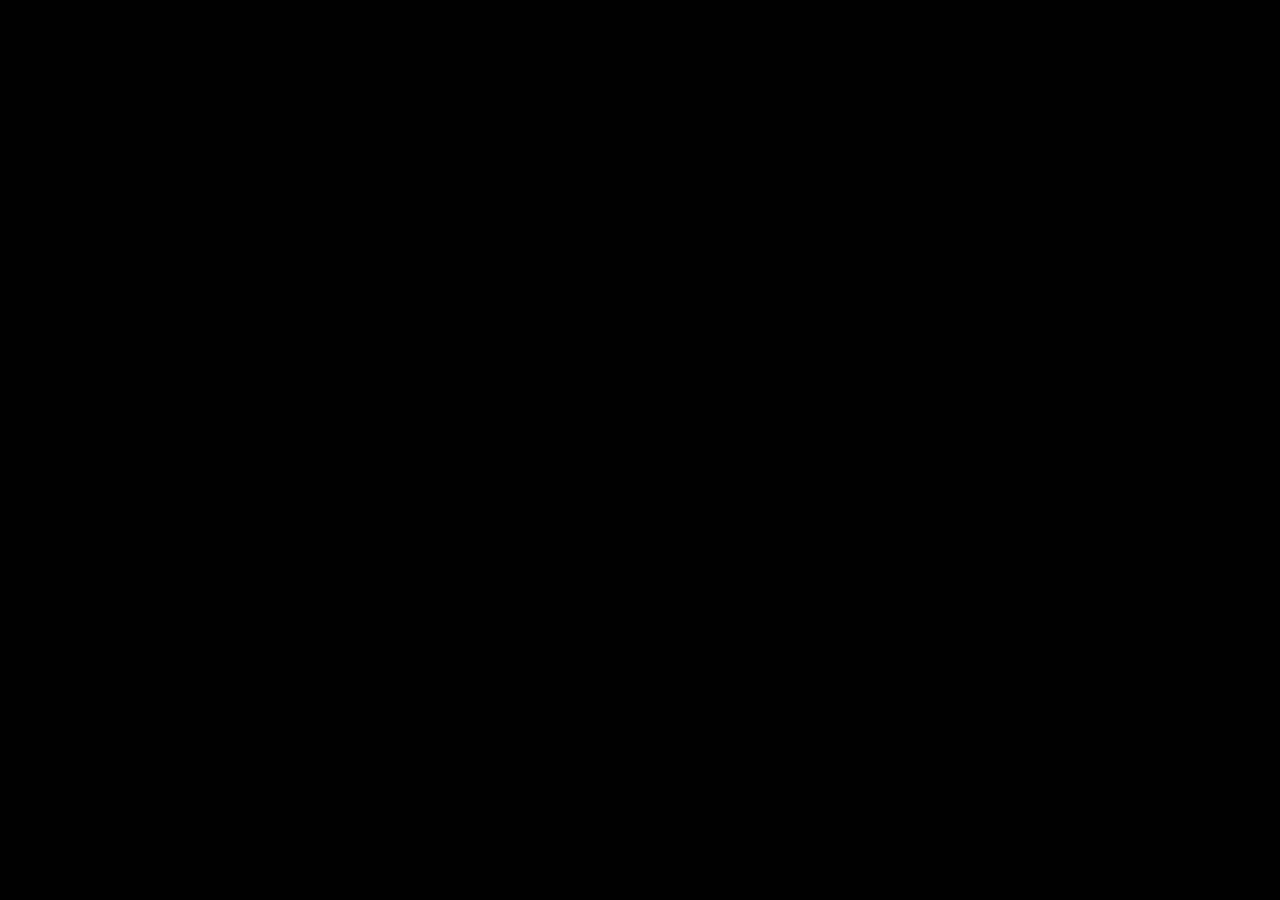
==== storys/index.html @ 8e85453a "0.26.5.4" ====
<!DOCTYPE html>
<html lang="ja">

<head>
  <meta charset="UTF-8">
  <meta name="viewport" content="width=device-width, initial-scale=1.0, maximum-scale=1.0, user-scalable=no, viewport-fit=cover">
  <link rel="manifest" href="manifest.json">
  <meta name="mobile-web-app-capable" content="yes">
  <meta name="apple-mobile-web-app-capable" content="yes">
  <meta name="apple-mobile-web-app-status-bar-style" content="black-translucent">
  <meta name="apple-mobile-web-app-title" content="RA Engine">
  <link rel="apple-touch-icon" href="../assets/img/icon.png">
  <title>RA Engine - Web Visual Novel</title>
  <link rel="stylesheet" href="style.css">
</head>

<body>
  <div id="game-container">
    <div id="background"></div>

    <div id="panel-layer">
    </div>

    <div id="message-window" class="hidden">
      <div id="name-tag" class="hidden"></div>
      <div id="text-area"></div>
      <div id="cursor">▼</div>
    </div>

    <div id="choice-container" class="hidden"></div>

    <div id="transition-layer"></div>
  </div>

  <script src="script.js"></script>
</body>

</html>
---- storys/style.css ----
/* 基本設定 */
:root {
  --win-bg: rgba(0, 0, 0, 0.85);
  --accent-color: #fff;
  --text-color: #fff;
  --game-height: 100vh;
  --game-height: 100dvh; /* 動的なビューポート高さに対応 */
}

* {
  -webkit-tap-highlight-color: transparent;
  outline: none;
}

body {
  -webkit-user-select: none;
  user-select: none;
}

body,
html {
  margin: 0;
  padding: 0;
  width: 100%;
  height: 100%;
  background-color: #000;
  overflow: hidden;
  font-family: "Helvetica Neue", Arial, "Hiragino Kaku Gothic ProN", "Hiragino Sans", Meiryo, sans-serif;
}

#game-container {
  position: relative;
  width: 100%;
  /* 横幅はフル */
  height: var(--game-height);
  /* 高さを90%に固定 */
  background: #000;
  overflow: hidden;
}

/* 背景 */
#background {
  width: 100%;
  height: 100%;
  background-size: cover;
  background-position: center;
}

/* パネルレイアウト */
.panel-container {
  position: absolute;
  top: 50%;
  left: 50%;
  transform: translate(-50%, -50%);
  display: flex;
  flex-direction: column;
  align-items: center;
  pointer-events: none;
}

.panel {
  object-fit: contain;
}

.type-character {
  height: 100dvh;
  min-height: 500px; /* 画面が低くなっても500px以下にはならない */
}

.type-panel {
  height: 60vh;
  width: 60vh;
}

.type-item {
  height: 40vh;
  width: 40vh;
}

/* アニメーション */
.fade {
  animation: ani-fade 0.6s ease-out forwards;
}

.pan {
  animation: ani-pan 0.4s infinite ease-in-out;
}

.tilt {
  animation: ani-tilt 0.3s infinite ease-in-out;
}

@keyframes ani-fade {
  from {
    opacity: 0;
    transform: translateY(20px);
  }

  to {
    opacity: 1;
    transform: translateY(0);
  }
}

@keyframes ani-pan {

  0%,
  100% {
    transform: translateX(-4px);
  }

  50% {
    transform: translateX(4px);
  }
}

@keyframes ani-tilt {

  0%,
  100% {
    transform: translateY(0);
  }

  50% {
    transform: translateY(-10px);
  }
}

/* 感嘆符 (Emote) */
.emote-icon {
  position: absolute;
  left: 50%;
  top: 18dvh;
  transform: translateX(calc(-5% + 80px));
  width: 70px;
  height: 70px;
  object-fit: contain;
  z-index: 10;
  animation: none;
}

/* メッセージウィンドウ */
#message-window {
  position: absolute;
  bottom: calc(2% + env(safe-area-inset-bottom));
  left: 5%;
  width: 90%;
  height: 110px;
  min-height: 110px;
  background: var(--win-bg);
  border: 1.5px solid #d4af37; /* 金の枠線 */
  border-radius: 1px;
  color: var(--text-color);
  padding: 20px 40px 0px 5%;
  box-sizing: border-box;
  cursor: pointer;
  z-index: 100;
}

#name-tag {
  position: absolute;
  top: -15px; /* ウィンドウの枠線上に配置 */
  left: 20px;
  background: #111; /* 名前タグを際立たせる背景色 */
  border: 1px solid #d4af37; /* 金の枠線を追加 */
  color: #d4af37; /* 名前の文字色を金に変更 */
  padding: 4px 12px;
  border-radius: 4px;
  font-size: 0.9rem;
}

#text-area {
  font-size: 1rem;
  line-height: 1.5;
  letter-spacing: 0.05em;
  white-space: pre-wrap;
}

#cursor {
  position: absolute;
  bottom: 10px;
  right: 20px;
  animation: blink 1s infinite;
}

@keyframes blink {

  0%,
  100% {
    opacity: 1;
  }

  50% {
    opacity: 0;
  }
}

/* 選択肢 */
#choice-container {
  position: absolute;
  inset: 0;
  display: flex;
  flex-direction: column;
  justify-content: center;
  align-items: center;
  background: rgba(0, 0, 0, 0.5);
  gap: 20px;
  z-index: 200;
}

.choice-btn {
  width: 320px;
  padding: 18px;
  background: #222;
  color: #fff;
  border: 2px solid #fff;
  border-radius: 30px;
  text-align: center;
  font-size: 1.1rem;
  cursor: pointer;
  transition: 0.3s;
}

.choice-btn:hover {
  background: #fff;
  color: #000;
}

/* トランジション（暗転） */
#transition-layer {
  position: absolute;
  inset: 0;
  pointer-events: none;
  z-index: 1000;
  opacity: 0;
}

.hidden {
  display: none !important;
}

/* ハンバーガーメニュー */
#menu-hamburger {
  position: absolute;
  top: 15px;
  right: 15px;
  width: 40px;
  height: 40px;
  background: var(--win-bg);
  border: 1px solid var(--accent-color);
  border-radius: 4px;
  display: flex;
  justify-content: center;
  align-items: center;
  color: white;
  font-size: 24px;
  cursor: pointer;
  z-index: 2000;
}

/* 設定ダイアログ */
#menu-dialog {
  position: fixed;
  inset: 0;
  background: rgba(0, 0, 0, 0.8);
  display: flex;
  justify-content: center;
  align-items: center;
  z-index: 2100;
}

.menu-content {
  background: #222;
  padding: 30px;
  border: 2px solid #555;
  border-radius: 10px;
  display: flex;
  flex-direction: column;
  gap: 20px;
}
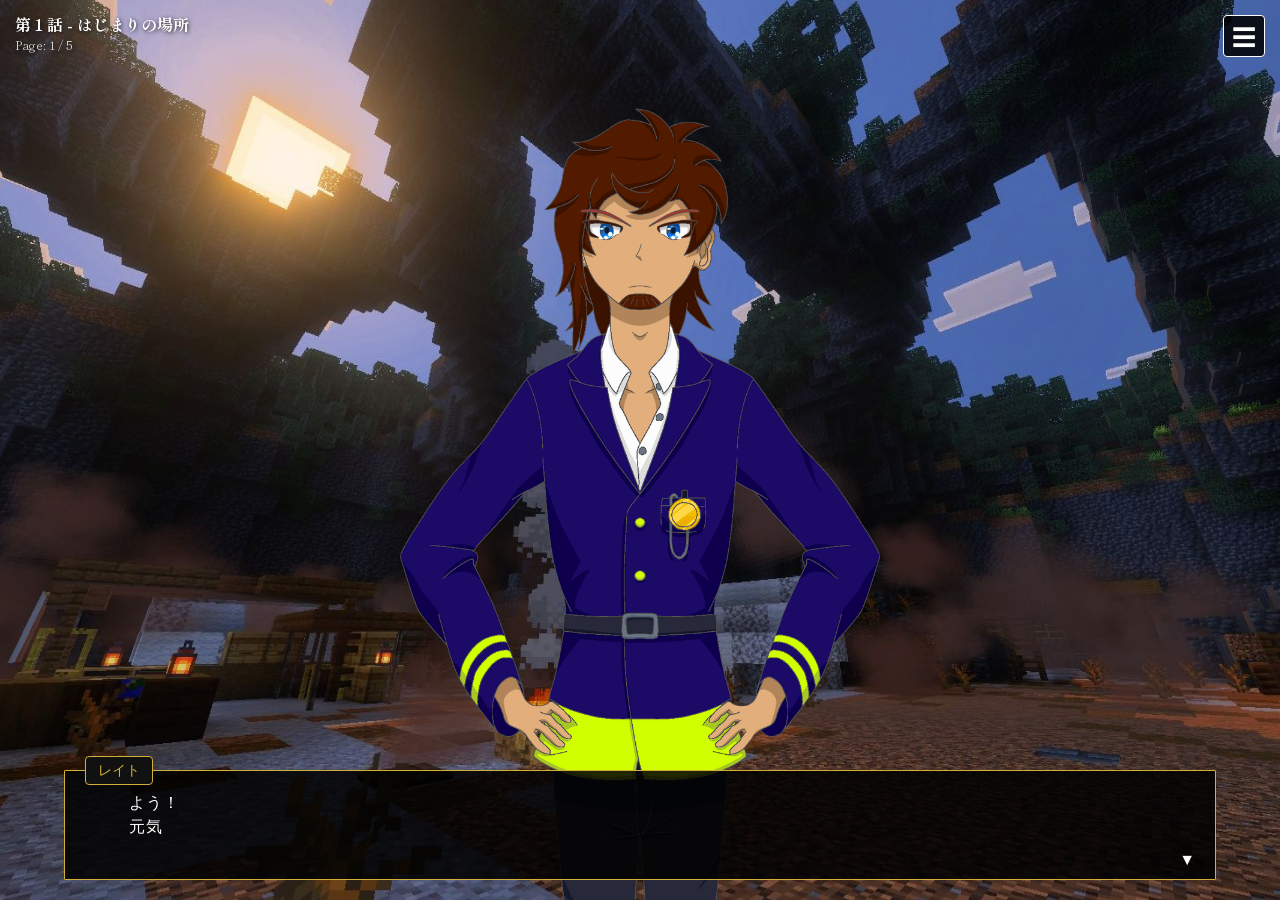
==== commit fd652a1c: "シナリオ一覧管理" ====
--- a/storys/index.html
+++ b/storys/index.html
@@ -12,10 +12,16 @@
   <link rel="apple-touch-icon" href="../assets/img/icon.png">
   <title>RA Engine - Web Visual Novel</title>
   <link rel="stylesheet" href="style.css">
+  <link href="https://fonts.googleapis.com/css2?family=Shippori+Mincho&display=swap" rel="stylesheet">
 </head>
 
 <body>
   <div id="game-container">
+    <div id="story-info">
+      <div id="story-info-title"></div>
+      <div id="story-info-progress"></div>
+    </div>
+
     <div id="background"></div>
 
     <div id="panel-layer">
@@ -27,8 +33,6 @@
       <div id="cursor">▼</div>
     </div>
 
-    <div id="choice-container" class="hidden"></div>
-
     <div id="transition-layer"></div>
   </div>
 
--- a/storys/style.css
+++ b/storys/style.css
@@ -3,8 +3,6 @@
   --win-bg: rgba(0, 0, 0, 0.85);
   --accent-color: #fff;
   --text-color: #fff;
-  --game-height: 100vh;
-  --game-height: 100dvh; /* 動的なビューポート高さに対応 */
 }
 
 * {
@@ -25,15 +23,35 @@
   height: 100%;
   background-color: #000;
   overflow: hidden;
-  font-family: "Helvetica Neue", Arial, "Hiragino Kaku Gothic ProN", "Hiragino Sans", Meiryo, sans-serif;
+  font-family: 'Shippori Mincho', "Helvetica Neue", Arial, sans-serif;
+}
+
+/* ストーリー情報（左上） */
+#story-info {
+  position: absolute;
+  top: 15px;
+  left: 15px;
+  z-index: 900;
+  color: #fff;
+  text-shadow: 1px 1px 4px rgba(0, 0, 0, 0.8);
+  pointer-events: none;
+  line-height: 1.2;
+}
+
+#story-info-title {
+  font-size: 1rem;
+  font-weight: bold;
+  margin-bottom: 4px;
+}
+
+#story-info-progress {
+  font-size: 0.75rem;
+  opacity: 0.8;
 }
 
 #game-container {
-  position: relative;
-  width: 100%;
-  /* 横幅はフル */
-  height: var(--game-height);
-  /* 高さを90%に固定 */
+  position: fixed;
+  inset: 0; /* top, right, bottom, left を 0 に設定 */
   background: #000;
   overflow: hidden;
 }
@@ -142,7 +160,7 @@
 /* メッセージウィンドウ */
 #message-window {
   position: absolute;
-  bottom: calc(2% + env(safe-area-inset-bottom));
+  bottom: calc(20px + env(safe-area-inset-bottom)); /* 2%から20pxに固定して余裕を持たせる */
   left: 5%;
   width: 90%;
   height: 110px;
@@ -155,6 +173,7 @@
   box-sizing: border-box;
   cursor: pointer;
   z-index: 100;
+  font-family: "Helvetica Neue", Arial, "Hiragino Kaku Gothic ProN", "Hiragino Sans", Meiryo, sans-serif;
 }
 
 #name-tag {
@@ -195,21 +214,10 @@
   }
 }
 
-/* 選択肢 */
-#choice-container {
-  position: absolute;
-  inset: 0;
-  display: flex;
-  flex-direction: column;
-  justify-content: center;
-  align-items: center;
-  background: rgba(0, 0, 0, 0.5);
-  gap: 20px;
-  z-index: 200;
-}
-
-.choice-btn {
-  width: 320px;
+/* メニュー用ボタン */
+.menu-btn {
+  width: 100%;
+  min-width: 240px;
   padding: 18px;
   background: #222;
   color: #fff;
@@ -221,7 +229,7 @@
   transition: 0.3s;
 }
 
-.choice-btn:hover {
+.menu-btn:hover {
   background: #fff;
   color: #000;
 }
@@ -274,6 +282,8 @@
   padding: 30px;
   border: 2px solid #555;
   border-radius: 10px;
+  width: 80%;
+  max-width: 320px;
   display: flex;
   flex-direction: column;
   gap: 20px;
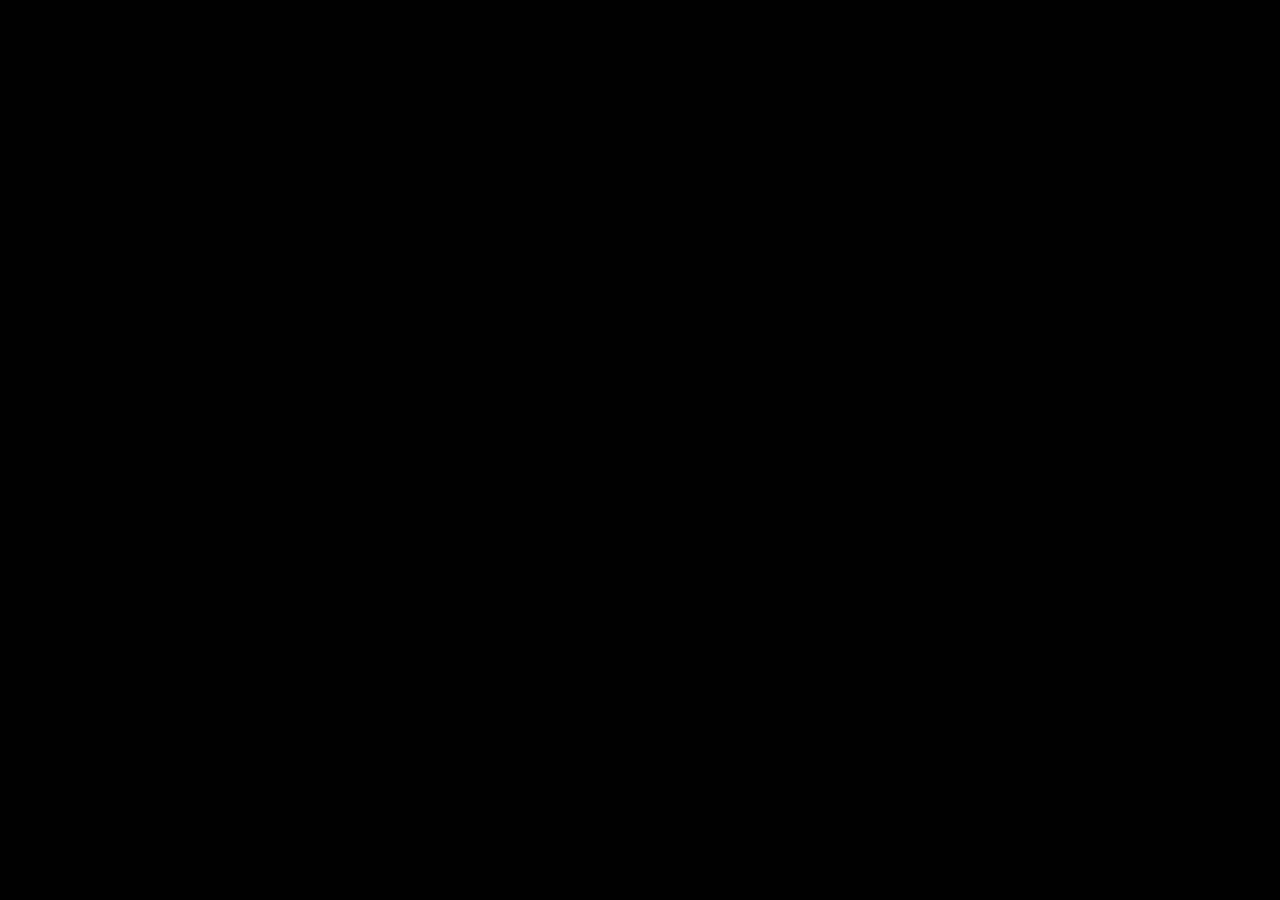
==== commit 807d84f6: "0.1.16" ====
--- a/storys/index.html
+++ b/storys/index.html
@@ -4,12 +4,6 @@
 <head>
   <meta charset="UTF-8">
   <meta name="viewport" content="width=device-width, initial-scale=1.0, maximum-scale=1.0, user-scalable=no, viewport-fit=cover">
-  <link rel="manifest" href="manifest.json">
-  <meta name="mobile-web-app-capable" content="yes">
-  <meta name="apple-mobile-web-app-capable" content="yes">
-  <meta name="apple-mobile-web-app-status-bar-style" content="black-translucent">
-  <meta name="apple-mobile-web-app-title" content="RA Engine">
-  <link rel="apple-touch-icon" href="../assets/img/icon.png">
   <title>RA Engine - Web Visual Novel</title>
   <link rel="stylesheet" href="style.css">
   <link href="https://fonts.googleapis.com/css2?family=Shippori+Mincho&display=swap" rel="stylesheet">
--- a/storys/style.css
+++ b/storys/style.css
@@ -29,7 +29,7 @@
 /* ストーリー情報（左上） */
 #story-info {
   position: absolute;
-  top: 15px;
+  top: calc(30px + env(safe-area-inset-top, 0px));
   left: 15px;
   z-index: 900;
   color: #fff;
@@ -250,7 +250,7 @@
 /* ハンバーガーメニュー */
 #menu-hamburger {
   position: absolute;
-  top: 15px;
+  top: calc(30px + env(safe-area-inset-top, 0px));
   right: 15px;
   width: 40px;
   height: 40px;
@@ -262,6 +262,7 @@
   align-items: center;
   color: white;
   font-size: 24px;
+  padding-bottom: 5px;
   cursor: pointer;
   z-index: 2000;
 }
@@ -287,4 +288,12 @@
   display: flex;
   flex-direction: column;
   gap: 20px;
+}
+
+/* 横長画面（スマホ横向き・デスクトップ）用の調整 */
+@media screen and (min-aspect-ratio: 1.3) {
+  #message-window {
+    /* 下の余白を狭く調整 */
+    bottom: calc(10px + env(safe-area-inset-bottom, 0px));
+  }
 }
